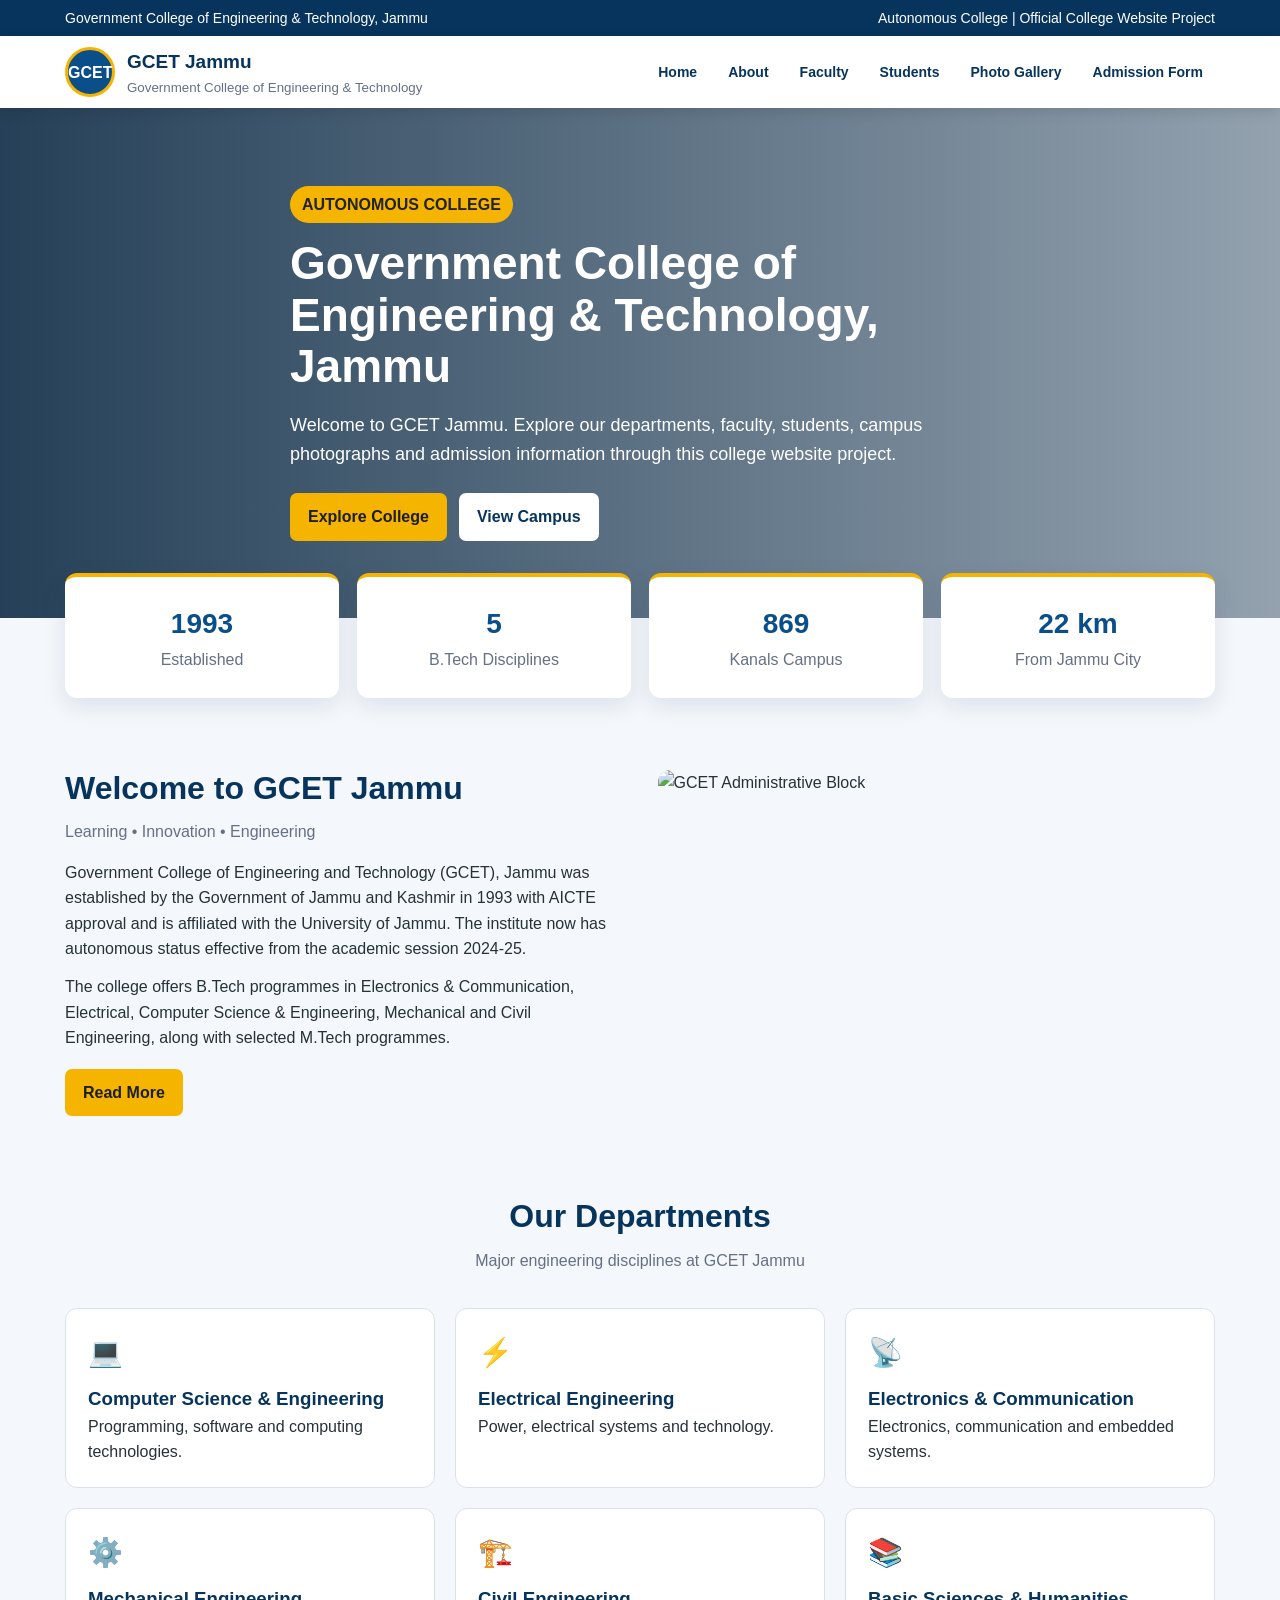
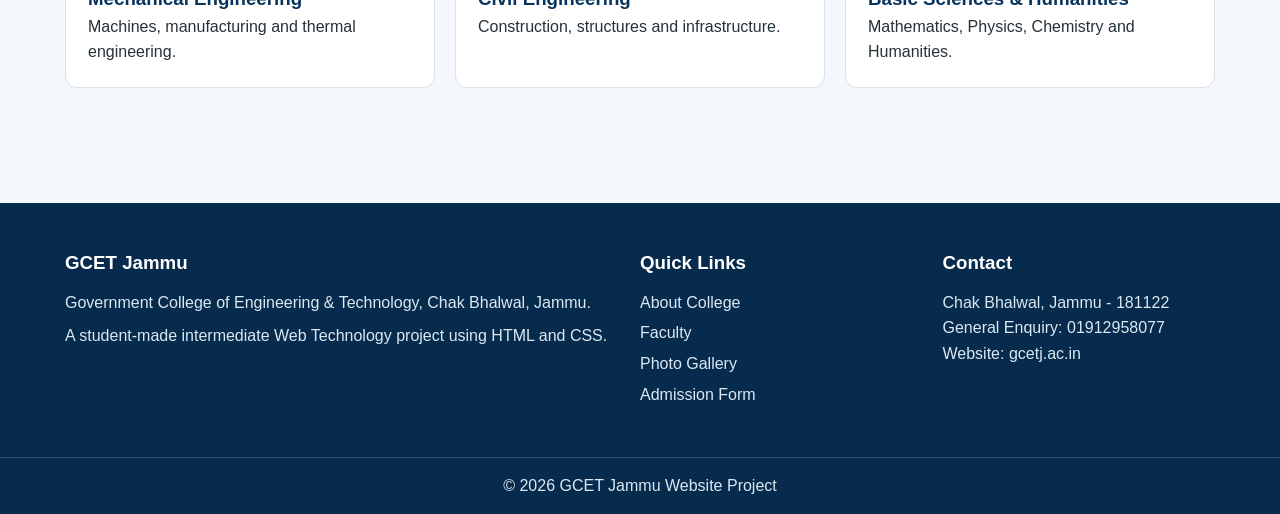
==== index.html @ 452f0018 "Add files via upload" ====
<!DOCTYPE html><html lang="en"><head><meta charset="UTF-8"><meta name="viewport" content="width=device-width, initial-scale=1.0"><title>Home - GCET Jammu</title><link rel="stylesheet" href="style.css"></head><body><div class="topbar"><div class="container"><span>Government College of Engineering & Technology, Jammu</span><span>Autonomous College | Official College Website Project</span></div></div><nav class="navbar"><div class="container nav-inner"><a class="brand" href="index.html"><div class="logo">GCET</div><div><h2>GCET Jammu</h2><small>Government College of Engineering & Technology</small></div></a><input type="checkbox" id="menu-toggle" class="menu-toggle"><label for="menu-toggle" class="menu-btn">☰</label><div class="nav-links"><a href="index.html" class="nav-home">Home</a><a href="about.html">About</a><a href="faculty.html">Faculty</a><a href="students.html">Students</a><a href="gallery.html">Photo Gallery</a><a href="admission.html">Admission Form</a></div></div></nav><section class="hero"><div class="container hero-content"><span class="badge">AUTONOMOUS COLLEGE</span><h1>Government College of Engineering & Technology, Jammu</h1><p>Welcome to GCET Jammu. Explore our departments, faculty, students, campus photographs and admission information through this college website project.</p><div class="btns"><a class="btn" href="about.html">Explore College</a><a class="btn secondary" href="gallery.html">View Campus</a></div></div></section><main><div class="container stats"><div class="stat"><h3>1993</h3><p>Established</p></div><div class="stat"><h3>5</h3><p>B.Tech Disciplines</p></div><div class="stat"><h3>869</h3><p>Kanals Campus</p></div><div class="stat"><h3>22 km</h3><p>From Jammu City</p></div></div><section class="section"><div class="container two-col"><div><div class="section-title" style="text-align:left;margin-bottom:15px"><h2>Welcome to GCET Jammu</h2><p>Learning • Innovation • Engineering</p></div><p>Government College of Engineering and Technology (GCET), Jammu was established by the Government of Jammu and Kashmir in 1993 with AICTE approval and is affiliated with the University of Jammu. The institute now has autonomous status effective from the academic session 2024-25.</p><p style="margin-top:12px">The college offers B.Tech programmes in Electronics & Communication, Electrical, Computer Science & Engineering, Mechanical and Civil Engineering, along with selected M.Tech programmes.</p><a class="btn" style="margin-top:18px" href="about.html">Read More</a></div><img class="college-img" src="https://gcetj.ac.in/photos/college-building/adm.jpg" alt="GCET Administrative Block"></div></section><section class="section" style="padding-top:10px"><div class="container"><div class="section-title"><h2>Our Departments</h2><p>Major engineering disciplines at GCET Jammu</p></div><div class="grid-3"><div class="department"><span>💻</span><h3>Computer Science & Engineering</h3><p>Programming, software and computing technologies.</p></div><div class="department"><span>⚡</span><h3>Electrical Engineering</h3><p>Power, electrical systems and technology.</p></div><div class="department"><span>📡</span><h3>Electronics & Communication</h3><p>Electronics, communication and embedded systems.</p></div><div class="department"><span>⚙️</span><h3>Mechanical Engineering</h3><p>Machines, manufacturing and thermal engineering.</p></div><div class="department"><span>🏗️</span><h3>Civil Engineering</h3><p>Construction, structures and infrastructure.</p></div><div class="department"><span>📚</span><h3>Basic Sciences & Humanities</h3><p>Mathematics, Physics, Chemistry and Humanities.</p></div></div></div></section></main><footer><div class="container footer-main"><div><h3>GCET Jammu</h3><p>Government College of Engineering & Technology, Chak Bhalwal, Jammu.</p><p style="margin-top:8px">A student-made intermediate Web Technology project using HTML and CSS.</p></div><div><h3>Quick Links</h3><a href="about.html">About College</a><a href="faculty.html">Faculty</a><a href="gallery.html">Photo Gallery</a><a href="admission.html">Admission Form</a></div><div><h3>Contact</h3><p>Chak Bhalwal, Jammu - 181122</p><p>General Enquiry: 01912958077</p><p>Website: gcetj.ac.in</p></div></div><div class="copyright">© 2026 GCET Jammu Website Project</div></footer></body></html>
---- style.css ----
:root{--blue:#0b4f8a;--dark:#07345d;--gold:#f4b400;--bg:#f4f7fb;--white:#fff;--text:#263238;--muted:#667085;--border:#d9e2ec;--shadow:0 8px 24px rgba(7,52,93,.10)}
*{box-sizing:border-box;margin:0;padding:0}
html{scroll-behavior:smooth}
body{font-family:Arial,Helvetica,sans-serif;background:var(--bg);color:var(--text);line-height:1.6}
a{text-decoration:none;color:inherit}.container{width:90%;max-width:1150px;margin:auto}
.topbar{background:var(--dark);color:#fff;font-size:14px;padding:7px 0}.topbar .container{display:flex;justify-content:space-between;gap:15px;flex-wrap:wrap}
.navbar{position:sticky;top:0;z-index:20;background:var(--white);box-shadow:0 3px 14px rgba(0,0,0,.12)}.nav-inner{min-height:72px;display:flex;align-items:center;justify-content:space-between;gap:25px}.brand{display:flex;align-items:center;gap:12px}.logo{width:50px;height:50px;border-radius:50%;background:var(--blue);color:#fff;display:grid;place-items:center;font-weight:bold;border:3px solid var(--gold)}.brand h2{font-size:19px;color:var(--dark)}.brand small{display:block;color:var(--muted)}
.menu-toggle{display:none}.nav-links{display:flex;gap:7px;align-items:center;flex-wrap:wrap}.nav-links a{padding:10px 12px;border-radius:7px;color:var(--dark);font-weight:bold;font-size:14px}.nav-links a:hover,.nav-links a.active{background:var(--blue);color:#fff}.menu-btn{display:none;border:0;background:var(--blue);color:#fff;padding:9px 12px;border-radius:6px;font-size:20px;cursor:pointer}
.hero{min-height:510px;background:linear-gradient(90deg,rgba(3,34,61,.86),rgba(3,34,61,.40)),url('https://gcetj.ac.in/photos/college-building/adm.jpg') center/cover;display:flex;align-items:center;color:#fff}.hero-content{max-width:700px;padding:70px 0}.badge{display:inline-block;background:var(--gold);color:#222;padding:6px 12px;border-radius:20px;font-weight:bold;margin-bottom:15px}.hero h1{font-size:46px;line-height:1.12;margin-bottom:18px}.hero p{font-size:18px;max-width:650px}.btns{display:flex;gap:12px;flex-wrap:wrap;margin-top:25px}.btn{display:inline-block;padding:11px 18px;border-radius:7px;background:var(--gold);color:#1d1d1d;font-weight:bold}.btn.secondary{background:#fff;color:var(--dark)}.btn:hover{transform:translateY(-2px)}
.section{padding:65px 0}.section-title{text-align:center;margin-bottom:35px}.section-title h2{font-size:32px;color:var(--dark)}.section-title p{color:var(--muted);margin-top:5px}.two-col{display:grid;grid-template-columns:1fr 1fr;gap:35px;align-items:center}.card{background:#fff;border:1px solid var(--border);border-radius:14px;padding:25px;box-shadow:var(--shadow)}.card h3{color:var(--dark);margin-bottom:10px}.college-img{width:100%;height:340px;object-fit:cover;border-radius:12px}
.stats{display:grid;grid-template-columns:repeat(4,1fr);gap:18px;margin-top:-45px;position:relative;z-index:2}.stat{background:#fff;border-radius:12px;padding:25px;text-align:center;box-shadow:var(--shadow);border-top:4px solid var(--gold)}.stat h3{font-size:28px;color:var(--blue)}.stat p{color:var(--muted)}
.grid-3{display:grid;grid-template-columns:repeat(3,1fr);gap:20px}.department{padding:22px;border-radius:12px;background:#fff;border:1px solid var(--border);transition:.25s}.department:hover,.faculty-card:hover,.gallery-card:hover{transform:translateY(-5px);box-shadow:var(--shadow)}.department span{font-size:28px}.department h3{margin-top:8px;color:var(--dark)}
.faculty-grid{display:grid;grid-template-columns:repeat(3,1fr);gap:22px}.faculty-card{background:#fff;border:1px solid var(--border);border-radius:14px;padding:22px;text-align:center;transition:.25s}.faculty-photo{width:110px;height:110px;border-radius:50%;object-fit:cover;border:4px solid #e7eef6;margin-bottom:12px}.initial-photo{width:110px;height:110px;border-radius:50%;display:grid;place-items:center;margin:0 auto 12px;background:var(--blue);color:#fff;font-size:30px;font-weight:bold;border:4px solid #e7eef6}.faculty-card h3{font-size:18px;color:var(--dark)}.faculty-card p{color:var(--muted);font-size:14px}
.gallery{display:grid;grid-template-columns:repeat(3,1fr);gap:18px}.gallery-card{background:#fff;border-radius:12px;overflow:hidden;border:1px solid var(--border);transition:.25s}.gallery-card img{width:100%;height:230px;object-fit:cover;display:block}.gallery-card div{padding:12px;font-weight:bold;color:var(--dark)}
.table-wrap{overflow-x:auto;background:#fff;border-radius:12px;box-shadow:var(--shadow)}table{width:100%;border-collapse:collapse;min-width:650px}th,td{padding:13px 15px;border-bottom:1px solid var(--border);text-align:left}th{background:var(--blue);color:#fff}tr:hover td{background:#f6f9fc}.search{width:100%;padding:12px 14px;border:1px solid var(--border);border-radius:8px;margin-bottom:15px;font-size:16px}
.form-box{max-width:850px;margin:auto;background:#fff;padding:30px;border-radius:14px;box-shadow:var(--shadow)}.form-grid{display:grid;grid-template-columns:1fr 1fr;gap:18px}.field label{display:block;font-weight:bold;margin-bottom:6px;color:var(--dark)}.field input,.field select,.field textarea{width:100%;padding:11px;border:1px solid #cbd5e1;border-radius:7px;font:inherit}.field textarea{min-height:110px;resize:vertical}.full{grid-column:1/-1}.check-row{display:flex;gap:15px;flex-wrap:wrap}.check-row label{font-weight:normal}.form-actions{display:flex;gap:10px;margin-top:20px}.notice{padding:12px 15px;background:#eef7ff;border-left:4px solid var(--blue);border-radius:6px;margin-bottom:20px}
.page-head{background:linear-gradient(90deg,var(--dark),var(--blue));color:#fff;padding:55px 0}.page-head h1{font-size:38px}.page-head p{opacity:.9}.list{padding-left:20px}.list li{margin:8px 0}.contact-grid{display:grid;grid-template-columns:repeat(3,1fr);gap:18px}.contact-card{background:#fff;padding:22px;border-radius:12px;border:1px solid var(--border)}.contact-card h3{color:var(--dark)}
footer{background:#062b4d;color:#dce8f2;margin-top:50px}.footer-main{padding:45px 0;display:grid;grid-template-columns:2fr 1fr 1fr;gap:30px}.footer-main h3{color:#fff;margin-bottom:12px}.footer-main a{display:block;margin:5px 0;color:#dce8f2}.copyright{text-align:center;border-top:1px solid rgba(255,255,255,.15);padding:15px}
@media(max-width:900px){.nav-inner{align-items:center;position:relative}.menu-btn{display:block}.nav-links{display:none;position:absolute;top:72px;left:0;right:0;background:#fff;padding:15px;box-shadow:0 5px 15px rgba(0,0,0,.12);flex-direction:column;align-items:stretch}.menu-toggle:checked ~ .nav-links{display:flex}.nav-links a{text-align:center}.hero h1{font-size:38px}.stats{grid-template-columns:repeat(2,1fr)}.grid-3,.faculty-grid,.gallery{grid-template-columns:repeat(2,1fr)}.two-col{grid-template-columns:1fr}.footer-main{grid-template-columns:1fr 1fr}}
@media(max-width:600px){.topbar .container{justify-content:center}.brand h2{font-size:16px}.brand small{font-size:11px}.hero{min-height:500px}.hero h1{font-size:31px}.hero p{font-size:16px}.section{padding:45px 0}.section-title h2{font-size:27px}.stats,.grid-3,.faculty-grid,.gallery,.contact-grid{grid-template-columns:1fr}.form-grid{grid-template-columns:1fr}.full{grid-column:auto}.footer-main{grid-template-columns:1fr}.page-head h1{font-size:30px}.college-img{height:250px}}
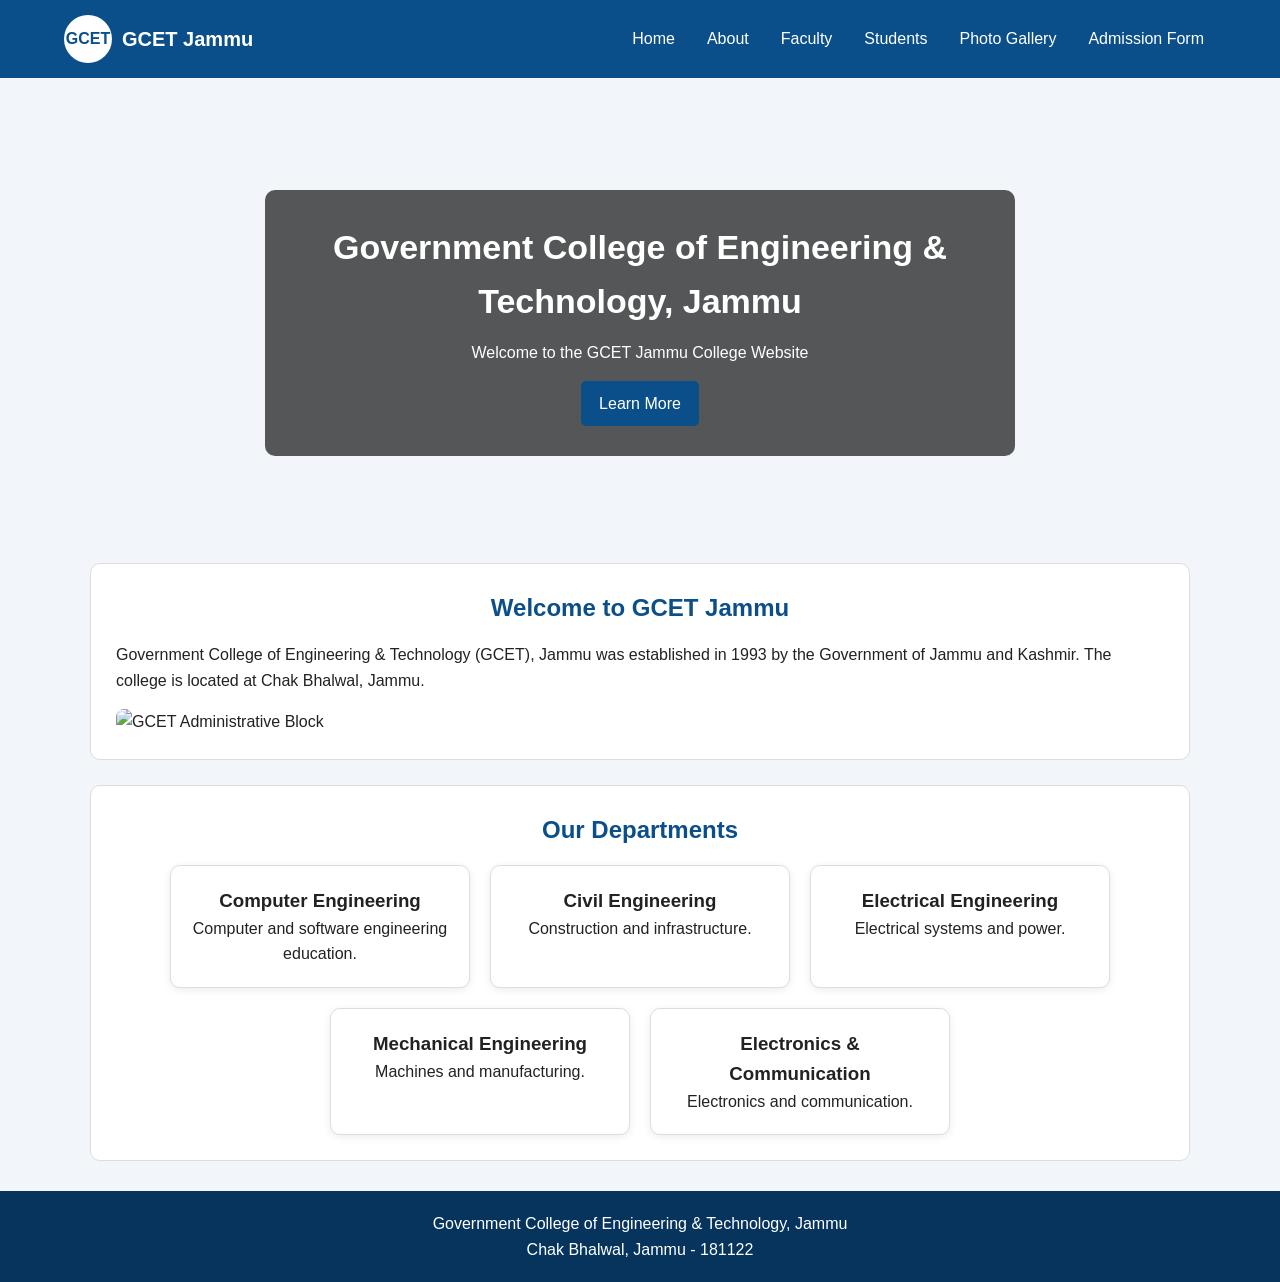
==== commit d2940080: "Add files via upload" ====
--- a/index.html
+++ b/index.html
@@ -1 +1,136 @@
-<!DOCTYPE html><html lang="en"><head><meta charset="UTF-8"><meta name="viewport" content="width=device-width, initial-scale=1.0"><title>Home - GCET Jammu</title><link rel="stylesheet" href="style.css"></head><body><div class="topbar"><div class="container"><span>Government College of Engineering & Technology, Jammu</span><span>Autonomous College | Official College Website Project</span></div></div><nav class="navbar"><div class="container nav-inner"><a class="brand" href="index.html"><div class="logo">GCET</div><div><h2>GCET Jammu</h2><small>Government College of Engineering & Technology</small></div></a><input type="checkbox" id="menu-toggle" class="menu-toggle"><label for="menu-toggle" class="menu-btn">☰</label><div class="nav-links"><a href="index.html" class="nav-home">Home</a><a href="about.html">About</a><a href="faculty.html">Faculty</a><a href="students.html">Students</a><a href="gallery.html">Photo Gallery</a><a href="admission.html">Admission Form</a></div></div></nav><section class="hero"><div class="container hero-content"><span class="badge">AUTONOMOUS COLLEGE</span><h1>Government College of Engineering & Technology, Jammu</h1><p>Welcome to GCET Jammu. Explore our departments, faculty, students, campus photographs and admission information through this college website project.</p><div class="btns"><a class="btn" href="about.html">Explore College</a><a class="btn secondary" href="gallery.html">View Campus</a></div></div></section><main><div class="container stats"><div class="stat"><h3>1993</h3><p>Established</p></div><div class="stat"><h3>5</h3><p>B.Tech Disciplines</p></div><div class="stat"><h3>869</h3><p>Kanals Campus</p></div><div class="stat"><h3>22 km</h3><p>From Jammu City</p></div></div><section class="section"><div class="container two-col"><div><div class="section-title" style="text-align:left;margin-bottom:15px"><h2>Welcome to GCET Jammu</h2><p>Learning • Innovation • Engineering</p></div><p>Government College of Engineering and Technology (GCET), Jammu was established by the Government of Jammu and Kashmir in 1993 with AICTE approval and is affiliated with the University of Jammu. The institute now has autonomous status effective from the academic session 2024-25.</p><p style="margin-top:12px">The college offers B.Tech programmes in Electronics & Communication, Electrical, Computer Science & Engineering, Mechanical and Civil Engineering, along with selected M.Tech programmes.</p><a class="btn" style="margin-top:18px" href="about.html">Read More</a></div><img class="college-img" src="https://gcetj.ac.in/photos/college-building/adm.jpg" alt="GCET Administrative Block"></div></section><section class="section" style="padding-top:10px"><div class="container"><div class="section-title"><h2>Our Departments</h2><p>Major engineering disciplines at GCET Jammu</p></div><div class="grid-3"><div class="department"><span>💻</span><h3>Computer Science & Engineering</h3><p>Programming, software and computing technologies.</p></div><div class="department"><span>⚡</span><h3>Electrical Engineering</h3><p>Power, electrical systems and technology.</p></div><div class="department"><span>📡</span><h3>Electronics & Communication</h3><p>Electronics, communication and embedded systems.</p></div><div class="department"><span>⚙️</span><h3>Mechanical Engineering</h3><p>Machines, manufacturing and thermal engineering.</p></div><div class="department"><span>🏗️</span><h3>Civil Engineering</h3><p>Construction, structures and infrastructure.</p></div><div class="department"><span>📚</span><h3>Basic Sciences & Humanities</h3><p>Mathematics, Physics, Chemistry and Humanities.</p></div></div></div></section></main><footer><div class="container footer-main"><div><h3>GCET Jammu</h3><p>Government College of Engineering & Technology, Chak Bhalwal, Jammu.</p><p style="margin-top:8px">A student-made intermediate Web Technology project using HTML and CSS.</p></div><div><h3>Quick Links</h3><a href="about.html">About College</a><a href="faculty.html">Faculty</a><a href="gallery.html">Photo Gallery</a><a href="admission.html">Admission Form</a></div><div><h3>Contact</h3><p>Chak Bhalwal, Jammu - 181122</p><p>General Enquiry: 01912958077</p><p>Website: gcetj.ac.in</p></div></div><div class="copyright">© 2026 GCET Jammu Website Project</div></footer></body></html>+<!DOCTYPE html>
+<html lang="en">
+ <head>
+  <meta charset="utf-8"/>
+  <meta content="width=device-width, initial-scale=1.0" name="viewport"/>
+  <title>
+   Home - GCET Jammu
+  </title>
+  <link href="style.css" rel="stylesheet"/>
+ </head>
+ <body>
+  <header>
+   <div class="navbar">
+    <div class="logo">
+     <div class="logo-circle">
+      GCET
+     </div>
+     <h2>
+      GCET Jammu
+     </h2>
+    </div>
+    <ul class="nav-links">
+     <li>
+      <a href="index.html">
+       Home
+      </a>
+     </li>
+     <li>
+      <a href="about.html">
+       About
+      </a>
+     </li>
+     <li>
+      <a href="faculty.html">
+       Faculty
+      </a>
+     </li>
+     <li>
+      <a href="students.html">
+       Students
+      </a>
+     </li>
+     <li>
+      <a href="gallery.html">
+       Photo Gallery
+      </a>
+     </li>
+     <li>
+      <a href="admission.html">
+       Admission Form
+      </a>
+     </li>
+    </ul>
+   </div>
+  </header>
+  <main class="container">
+   <section class="hero">
+    <div class="hero-box">
+     <h1>
+      Government College of Engineering &amp; Technology, Jammu
+     </h1>
+     <p>
+      Welcome to the GCET Jammu College Website
+     </p>
+     <a class="btn" href="about.html">
+      Learn More
+     </a>
+    </div>
+   </section>
+   <section class="section">
+    <h2>
+     Welcome to GCET Jammu
+    </h2>
+    <p>
+     Government College of Engineering &amp; Technology (GCET), Jammu was established in 1993 by the Government of Jammu and Kashmir. The college is located at Chak Bhalwal, Jammu.
+    </p>
+    <img alt="GCET Administrative Block" class="info-image" src="https://gcetj.ac.in/photos/college-building/adm.jpg"/>
+   </section>
+   <section class="section">
+    <h2>
+     Our Departments
+    </h2>
+    <div class="card-flex">
+     <div class="card">
+      <h3>
+       Computer Engineering
+      </h3>
+      <p>
+       Computer and software engineering education.
+      </p>
+     </div>
+     <div class="card">
+      <h3>
+       Civil Engineering
+      </h3>
+      <p>
+       Construction and infrastructure.
+      </p>
+     </div>
+     <div class="card">
+      <h3>
+       Electrical Engineering
+      </h3>
+      <p>
+       Electrical systems and power.
+      </p>
+     </div>
+     <div class="card">
+      <h3>
+       Mechanical Engineering
+      </h3>
+      <p>
+       Machines and manufacturing.
+      </p>
+     </div>
+     <div class="card">
+      <h3>
+       Electronics &amp; Communication
+      </h3>
+      <p>
+       Electronics and communication.
+      </p>
+     </div>
+    </div>
+   </section>
+  </main>
+  <footer>
+   <p>
+    Government College of Engineering &amp; Technology, Jammu
+   </p>
+   <p>
+    Chak Bhalwal, Jammu - 181122
+   </p>
+  </footer>
+ </body>
+</html>
--- a/style.css
+++ b/style.css
@@ -1,20 +1,282 @@
-:root{--blue:#0b4f8a;--dark:#07345d;--gold:#f4b400;--bg:#f4f7fb;--white:#fff;--text:#263238;--muted:#667085;--border:#d9e2ec;--shadow:0 8px 24px rgba(7,52,93,.10)}
-*{box-sizing:border-box;margin:0;padding:0}
-html{scroll-behavior:smooth}
-body{font-family:Arial,Helvetica,sans-serif;background:var(--bg);color:var(--text);line-height:1.6}
-a{text-decoration:none;color:inherit}.container{width:90%;max-width:1150px;margin:auto}
-.topbar{background:var(--dark);color:#fff;font-size:14px;padding:7px 0}.topbar .container{display:flex;justify-content:space-between;gap:15px;flex-wrap:wrap}
-.navbar{position:sticky;top:0;z-index:20;background:var(--white);box-shadow:0 3px 14px rgba(0,0,0,.12)}.nav-inner{min-height:72px;display:flex;align-items:center;justify-content:space-between;gap:25px}.brand{display:flex;align-items:center;gap:12px}.logo{width:50px;height:50px;border-radius:50%;background:var(--blue);color:#fff;display:grid;place-items:center;font-weight:bold;border:3px solid var(--gold)}.brand h2{font-size:19px;color:var(--dark)}.brand small{display:block;color:var(--muted)}
-.menu-toggle{display:none}.nav-links{display:flex;gap:7px;align-items:center;flex-wrap:wrap}.nav-links a{padding:10px 12px;border-radius:7px;color:var(--dark);font-weight:bold;font-size:14px}.nav-links a:hover,.nav-links a.active{background:var(--blue);color:#fff}.menu-btn{display:none;border:0;background:var(--blue);color:#fff;padding:9px 12px;border-radius:6px;font-size:20px;cursor:pointer}
-.hero{min-height:510px;background:linear-gradient(90deg,rgba(3,34,61,.86),rgba(3,34,61,.40)),url('https://gcetj.ac.in/photos/college-building/adm.jpg') center/cover;display:flex;align-items:center;color:#fff}.hero-content{max-width:700px;padding:70px 0}.badge{display:inline-block;background:var(--gold);color:#222;padding:6px 12px;border-radius:20px;font-weight:bold;margin-bottom:15px}.hero h1{font-size:46px;line-height:1.12;margin-bottom:18px}.hero p{font-size:18px;max-width:650px}.btns{display:flex;gap:12px;flex-wrap:wrap;margin-top:25px}.btn{display:inline-block;padding:11px 18px;border-radius:7px;background:var(--gold);color:#1d1d1d;font-weight:bold}.btn.secondary{background:#fff;color:var(--dark)}.btn:hover{transform:translateY(-2px)}
-.section{padding:65px 0}.section-title{text-align:center;margin-bottom:35px}.section-title h2{font-size:32px;color:var(--dark)}.section-title p{color:var(--muted);margin-top:5px}.two-col{display:grid;grid-template-columns:1fr 1fr;gap:35px;align-items:center}.card{background:#fff;border:1px solid var(--border);border-radius:14px;padding:25px;box-shadow:var(--shadow)}.card h3{color:var(--dark);margin-bottom:10px}.college-img{width:100%;height:340px;object-fit:cover;border-radius:12px}
-.stats{display:grid;grid-template-columns:repeat(4,1fr);gap:18px;margin-top:-45px;position:relative;z-index:2}.stat{background:#fff;border-radius:12px;padding:25px;text-align:center;box-shadow:var(--shadow);border-top:4px solid var(--gold)}.stat h3{font-size:28px;color:var(--blue)}.stat p{color:var(--muted)}
-.grid-3{display:grid;grid-template-columns:repeat(3,1fr);gap:20px}.department{padding:22px;border-radius:12px;background:#fff;border:1px solid var(--border);transition:.25s}.department:hover,.faculty-card:hover,.gallery-card:hover{transform:translateY(-5px);box-shadow:var(--shadow)}.department span{font-size:28px}.department h3{margin-top:8px;color:var(--dark)}
-.faculty-grid{display:grid;grid-template-columns:repeat(3,1fr);gap:22px}.faculty-card{background:#fff;border:1px solid var(--border);border-radius:14px;padding:22px;text-align:center;transition:.25s}.faculty-photo{width:110px;height:110px;border-radius:50%;object-fit:cover;border:4px solid #e7eef6;margin-bottom:12px}.initial-photo{width:110px;height:110px;border-radius:50%;display:grid;place-items:center;margin:0 auto 12px;background:var(--blue);color:#fff;font-size:30px;font-weight:bold;border:4px solid #e7eef6}.faculty-card h3{font-size:18px;color:var(--dark)}.faculty-card p{color:var(--muted);font-size:14px}
-.gallery{display:grid;grid-template-columns:repeat(3,1fr);gap:18px}.gallery-card{background:#fff;border-radius:12px;overflow:hidden;border:1px solid var(--border);transition:.25s}.gallery-card img{width:100%;height:230px;object-fit:cover;display:block}.gallery-card div{padding:12px;font-weight:bold;color:var(--dark)}
-.table-wrap{overflow-x:auto;background:#fff;border-radius:12px;box-shadow:var(--shadow)}table{width:100%;border-collapse:collapse;min-width:650px}th,td{padding:13px 15px;border-bottom:1px solid var(--border);text-align:left}th{background:var(--blue);color:#fff}tr:hover td{background:#f6f9fc}.search{width:100%;padding:12px 14px;border:1px solid var(--border);border-radius:8px;margin-bottom:15px;font-size:16px}
-.form-box{max-width:850px;margin:auto;background:#fff;padding:30px;border-radius:14px;box-shadow:var(--shadow)}.form-grid{display:grid;grid-template-columns:1fr 1fr;gap:18px}.field label{display:block;font-weight:bold;margin-bottom:6px;color:var(--dark)}.field input,.field select,.field textarea{width:100%;padding:11px;border:1px solid #cbd5e1;border-radius:7px;font:inherit}.field textarea{min-height:110px;resize:vertical}.full{grid-column:1/-1}.check-row{display:flex;gap:15px;flex-wrap:wrap}.check-row label{font-weight:normal}.form-actions{display:flex;gap:10px;margin-top:20px}.notice{padding:12px 15px;background:#eef7ff;border-left:4px solid var(--blue);border-radius:6px;margin-bottom:20px}
-.page-head{background:linear-gradient(90deg,var(--dark),var(--blue));color:#fff;padding:55px 0}.page-head h1{font-size:38px}.page-head p{opacity:.9}.list{padding-left:20px}.list li{margin:8px 0}.contact-grid{display:grid;grid-template-columns:repeat(3,1fr);gap:18px}.contact-card{background:#fff;padding:22px;border-radius:12px;border:1px solid var(--border)}.contact-card h3{color:var(--dark)}
-footer{background:#062b4d;color:#dce8f2;margin-top:50px}.footer-main{padding:45px 0;display:grid;grid-template-columns:2fr 1fr 1fr;gap:30px}.footer-main h3{color:#fff;margin-bottom:12px}.footer-main a{display:block;margin:5px 0;color:#dce8f2}.copyright{text-align:center;border-top:1px solid rgba(255,255,255,.15);padding:15px}
-@media(max-width:900px){.nav-inner{align-items:center;position:relative}.menu-btn{display:block}.nav-links{display:none;position:absolute;top:72px;left:0;right:0;background:#fff;padding:15px;box-shadow:0 5px 15px rgba(0,0,0,.12);flex-direction:column;align-items:stretch}.menu-toggle:checked ~ .nav-links{display:flex}.nav-links a{text-align:center}.hero h1{font-size:38px}.stats{grid-template-columns:repeat(2,1fr)}.grid-3,.faculty-grid,.gallery{grid-template-columns:repeat(2,1fr)}.two-col{grid-template-columns:1fr}.footer-main{grid-template-columns:1fr 1fr}}
-@media(max-width:600px){.topbar .container{justify-content:center}.brand h2{font-size:16px}.brand small{font-size:11px}.hero{min-height:500px}.hero h1{font-size:31px}.hero p{font-size:16px}.section{padding:45px 0}.section-title h2{font-size:27px}.stats,.grid-3,.faculty-grid,.gallery,.contact-grid{grid-template-columns:1fr}.form-grid{grid-template-columns:1fr}.full{grid-column:auto}.footer-main{grid-template-columns:1fr}.page-head h1{font-size:30px}.college-img{height:250px}}
+:root {
+    --blue:#0b4f8a;
+    --dark:#07345d;
+    --light:#f2f6fb;
+    --white:#fff;
+    --text:#222
+}
+* {
+    box-sizing:border-box;
+    margin:0;
+    padding:0
+}
+body {
+    font-family:Arial,sans-serif;
+    background:var(--light);
+    color:var(--text);
+    line-height:1.6
+}
+header {
+    background:var(--blue);
+    color:white;
+    padding:15px 5%
+}
+.navbar {
+    display:flex;
+    justify-content:space-between;
+    align-items:center;
+    gap:20px;
+    flex-wrap:wrap
+}
+.logo {
+    display:flex;
+    align-items:center;
+    gap:10px
+}
+.logo-circle {
+    width:48px;
+    height:48px;
+    border-radius:50%;
+    background:white;
+    color:var(--blue);
+    display:flex;
+    align-items:center;
+    justify-content:center;
+    font-weight:bold
+}
+.logo h2 {
+    font-size:20px
+}
+.nav-links {
+    display:flex;
+    gap:8px;
+    list-style:none;
+    flex-wrap:wrap
+}
+.nav-links a {
+    color:white;
+    text-decoration:none;
+    padding:8px 12px;
+    border-radius:5px
+}
+.nav-links a:hover {
+    background:white;
+    color:var(--blue)
+}
+.container {
+    width:90%;
+    max-width:1100px;
+    margin:30px auto
+}
+.hero {
+    min-height:430px;
+    background:url("https://gcetj.ac.in/photos/college-building/adm.jpg") center/cover;
+    display:flex;
+    align-items:center;
+    justify-content:center;
+    text-align:center;
+    border-radius:10px;
+    padding:30px
+}
+.hero-box {
+    background:rgba(0,0,0,.65);
+    color:white;
+    padding:30px;
+    border-radius:10px;
+    max-width:750px
+}
+.hero h1 {
+    font-size:34px;
+    margin-bottom:12px
+}
+.btn {
+    display:inline-block;
+    background:var(--blue);
+    color:white;
+    text-decoration:none;
+    padding:10px 18px;
+    margin-top:15px;
+    border-radius:5px;
+    border:0;
+    cursor:pointer
+}
+.btn:hover {
+    background:var(--dark)
+}
+.section {
+    background:white;
+    margin:25px 0;
+    padding:25px;
+    border:1px solid #ddd;
+    border-radius:10px
+}
+.section h2 {
+    color:var(--blue);
+    text-align:center;
+    margin-bottom:15px
+}
+.info-image {
+    width:100%;
+    max-height:350px;
+    object-fit:cover;
+    border-radius:8px;
+    margin-top:15px
+}
+.card-flex {
+    display:flex;
+    justify-content:center;
+    gap:20px;
+    flex-wrap:wrap
+}
+.card {
+    background:white;
+    border:1px solid #ddd;
+    border-radius:10px;
+    padding:20px;
+    width:300px;
+    text-align:center;
+    box-shadow:0 2px 8px rgba(0,0,0,.08)
+}
+.card:hover {
+    transform:translateY(-4px);
+    transition:.2s
+}
+.faculty-photo {
+    width:120px;
+    height:120px;
+    border-radius:50%;
+    object-fit:cover;
+    border:4px solid #e3edf7;
+    margin-bottom:10px
+}
+.gallery {
+    display:grid;
+    grid-template-columns:repeat(3,1fr);
+    gap:18px
+}
+.gallery-item {
+    background:white;
+    padding:10px;
+    border-radius:8px;
+    box-shadow:0 2px 8px rgba(0,0,0,.1)
+}
+.gallery img {
+    width:100%;
+    height:210px;
+    object-fit:cover;
+    border-radius:6px
+}
+.gallery p {
+    text-align:center;
+    padding:8px 0;
+    font-weight:bold
+}
+table {
+    width:100%;
+    border-collapse:collapse;
+    background:white
+}
+th,td {
+    border:1px solid #ccc;
+    padding:10px;
+    text-align:center
+}
+th {
+    background:var(--blue);
+    color:white
+}
+tr:nth-child(even) {
+    background:#f4f7fa
+}
+.form-box {
+    max-width:700px;
+    margin:auto
+}
+.form-group {
+    margin-bottom:15px
+}
+label {
+    display:block;
+    font-weight:bold;
+    margin-bottom:5px
+}
+input,select,textarea {
+    width:100%;
+    padding:10px;
+    border:1px solid #bbb;
+    border-radius:5px;
+    font-size:15px
+}
+textarea {
+    height:100px
+}
+.radio-group {
+    display:flex;
+    gap:15px;
+    flex-wrap:wrap
+}
+.radio-group label {
+    font-weight:normal
+}
+.radio-group input {
+    width:auto
+}
+footer {
+    background:var(--dark);
+    color:white;
+    text-align:center;
+    padding:20px;
+    margin-top:30px
+}
+@media(max-width:800px) {
+    .navbar {
+        justify-content:center
+    }
+    .logo {
+        width:100%;
+        justify-content:center
+    }
+    .nav-links {
+        justify-content:center
+    }
+    .gallery {
+        grid-template-columns:repeat(2,1fr)
+    }
+    .hero h1 {
+        font-size:28px
+    }
+}
+@media(max-width:550px) {
+    .container {
+        width:94%
+    }
+    .nav-links {
+        gap:2px
+    }
+    .nav-links a {
+        padding:7px 8px;
+        font-size:14px
+    }
+    .hero {
+        min-height:350px;
+        padding:15px
+    }
+    .hero-box {
+        padding:20px
+    }
+    .hero h1 {
+        font-size:24px
+    }
+    .gallery {
+        grid-template-columns:1fr
+    }
+    .card {
+        width:100%
+    }
+    table {
+        font-size:13px
+    }
+    th,td {
+        padding:7px 4px
+    }
+}
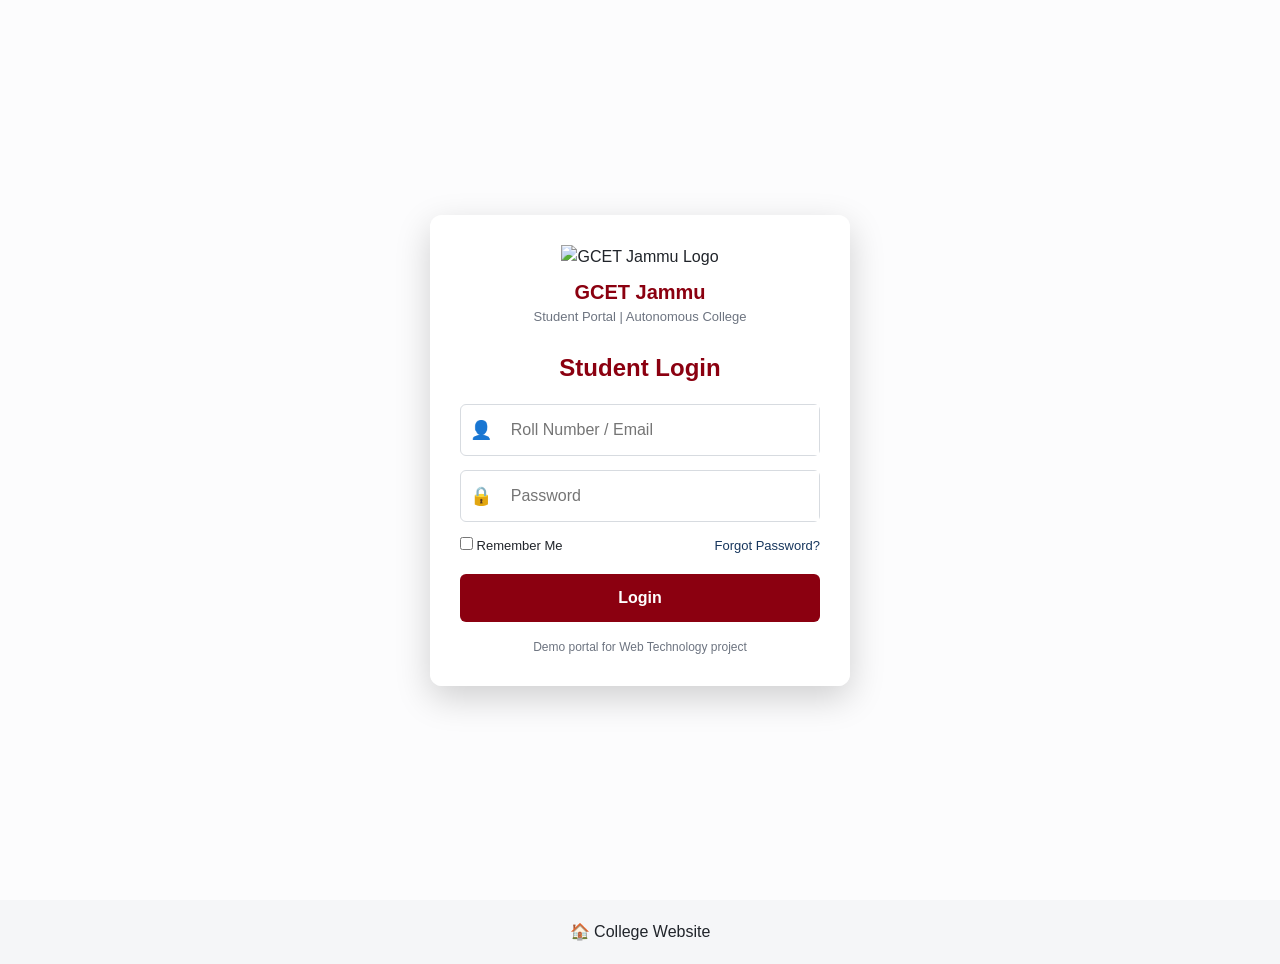
==== commit 507a43e4: "Add files via upload" ====
--- a/index.html
+++ b/index.html
@@ -1,136 +1,39 @@
 <!DOCTYPE html>
 <html lang="en">
- <head>
-  <meta charset="utf-8"/>
-  <meta content="width=device-width, initial-scale=1.0" name="viewport"/>
-  <title>
-   Home - GCET Jammu
-  </title>
-  <link href="style.css" rel="stylesheet"/>
- </head>
- <body>
-  <header>
-   <div class="navbar">
-    <div class="logo">
-     <div class="logo-circle">
-      GCET
-     </div>
-     <h2>
-      GCET Jammu
-     </h2>
-    </div>
-    <ul class="nav-links">
-     <li>
-      <a href="index.html">
-       Home
-      </a>
-     </li>
-     <li>
-      <a href="about.html">
-       About
-      </a>
-     </li>
-     <li>
-      <a href="faculty.html">
-       Faculty
-      </a>
-     </li>
-     <li>
-      <a href="students.html">
-       Students
-      </a>
-     </li>
-     <li>
-      <a href="gallery.html">
-       Photo Gallery
-      </a>
-     </li>
-     <li>
-      <a href="admission.html">
-       Admission Form
-      </a>
-     </li>
-    </ul>
-   </div>
-  </header>
-  <main class="container">
-   <section class="hero">
-    <div class="hero-box">
-     <h1>
-      Government College of Engineering &amp; Technology, Jammu
-     </h1>
-     <p>
-      Welcome to the GCET Jammu College Website
-     </p>
-     <a class="btn" href="about.html">
-      Learn More
-     </a>
-    </div>
-   </section>
-   <section class="section">
-    <h2>
-     Welcome to GCET Jammu
-    </h2>
-    <p>
-     Government College of Engineering &amp; Technology (GCET), Jammu was established in 1993 by the Government of Jammu and Kashmir. The college is located at Chak Bhalwal, Jammu.
-    </p>
-    <img alt="GCET Administrative Block" class="info-image" src="https://gcetj.ac.in/photos/college-building/adm.jpg"/>
-   </section>
-   <section class="section">
-    <h2>
-     Our Departments
-    </h2>
-    <div class="card-flex">
-     <div class="card">
-      <h3>
-       Computer Engineering
-      </h3>
-      <p>
-       Computer and software engineering education.
-      </p>
-     </div>
-     <div class="card">
-      <h3>
-       Civil Engineering
-      </h3>
-      <p>
-       Construction and infrastructure.
-      </p>
-     </div>
-     <div class="card">
-      <h3>
-       Electrical Engineering
-      </h3>
-      <p>
-       Electrical systems and power.
-      </p>
-     </div>
-     <div class="card">
-      <h3>
-       Mechanical Engineering
-      </h3>
-      <p>
-       Machines and manufacturing.
-      </p>
-     </div>
-     <div class="card">
-      <h3>
-       Electronics &amp; Communication
-      </h3>
-      <p>
-       Electronics and communication.
-      </p>
-     </div>
-    </div>
-   </section>
-  </main>
-  <footer>
-   <p>
-    Government College of Engineering &amp; Technology, Jammu
-   </p>
-   <p>
-    Chak Bhalwal, Jammu - 181122
-   </p>
-  </footer>
- </body>
+<head>
+    <meta charset="UTF-8">
+    <meta name="viewport" content="width=device-width, initial-scale=1.0">
+    <title>GCET Jammu - Student Login</title>
+    <link rel="stylesheet" href="style.css">
+</head>
+<body>
+    <main class="login-page">
+        <div class="login-box">
+            <a href="../index.html"><img class="login-logo" src="https://gcetj.ac.in/logo.jpg" alt="GCET Jammu Logo"></a>
+            <h1>GCET Jammu</h1>
+            <p class="subtitle">Student Portal | Autonomous College</p>
+
+            <h2>Student Login</h2>
+            <form action="dashboard.html">
+                <div class="input-group">
+                    <span class="input-icon">👤</span>
+                    <input type="text" placeholder="Roll Number / Email" required>
+                </div>
+                <div class="input-group">
+                    <span class="input-icon">🔒</span>
+                    <input type="password" placeholder="Password" required>
+                </div>
+
+                <div class="login-options">
+                    <label><input type="checkbox"> Remember Me</label>
+                    <a href="#">Forgot Password?</a>
+                </div>
+
+                <button class="primary-btn" type="submit">Login</button>
+            </form>
+            <p class="login-note">Demo portal for Web Technology project</p>
+        </div>
+    </main>
+<p style="text-align:center;margin:20px;"><a href="../index.html">🏠 College Website</a></p>
+</body>
 </html>
--- a/style.css
+++ b/style.css
@@ -1,282 +1,720 @@
 :root {
-    --blue:#0b4f8a;
-    --dark:#07345d;
-    --light:#f2f6fb;
-    --white:#fff;
-    --text:#222
-}
+    --maroon: #8b0010;
+    --dark-maroon: #65000b;
+    --light-maroon: #fcebed;
+    --blue: #17365d;
+    --light-blue: #eef4fb;
+    --green: #eaf7ee;
+    --yellow: #fff7df;
+    --text: #20242a;
+    --muted: #6d7480;
+    --white: #ffffff;
+    --border: #e3e6ea;
+    --shadow: 0 4px 16px rgba(0, 0, 0, 0.08);
+}
+
 * {
-    box-sizing:border-box;
-    margin:0;
-    padding:0
-}
+    box-sizing: border-box;
+    margin: 0;
+    padding: 0;
+}
+
 body {
-    font-family:Arial,sans-serif;
-    background:var(--light);
-    color:var(--text);
-    line-height:1.6
-}
-header {
-    background:var(--blue);
-    color:white;
-    padding:15px 5%
-}
-.navbar {
-    display:flex;
-    justify-content:space-between;
-    align-items:center;
-    gap:20px;
-    flex-wrap:wrap
-}
-.logo {
-    display:flex;
-    align-items:center;
-    gap:10px
-}
-.logo-circle {
-    width:48px;
-    height:48px;
-    border-radius:50%;
-    background:white;
-    color:var(--blue);
-    display:flex;
-    align-items:center;
-    justify-content:center;
-    font-weight:bold
-}
-.logo h2 {
-    font-size:20px
-}
-.nav-links {
-    display:flex;
-    gap:8px;
-    list-style:none;
-    flex-wrap:wrap
-}
-.nav-links a {
-    color:white;
-    text-decoration:none;
-    padding:8px 12px;
-    border-radius:5px
-}
-.nav-links a:hover {
-    background:white;
-    color:var(--blue)
-}
-.container {
-    width:90%;
-    max-width:1100px;
-    margin:30px auto
-}
-.hero {
-    min-height:430px;
-    background:url("https://gcetj.ac.in/photos/college-building/adm.jpg") center/cover;
-    display:flex;
-    align-items:center;
-    justify-content:center;
-    text-align:center;
-    border-radius:10px;
-    padding:30px
-}
-.hero-box {
-    background:rgba(0,0,0,.65);
-    color:white;
-    padding:30px;
-    border-radius:10px;
-    max-width:750px
-}
-.hero h1 {
-    font-size:34px;
-    margin-bottom:12px
-}
-.btn {
-    display:inline-block;
-    background:var(--blue);
-    color:white;
-    text-decoration:none;
-    padding:10px 18px;
-    margin-top:15px;
-    border-radius:5px;
-    border:0;
-    cursor:pointer
-}
-.btn:hover {
-    background:var(--dark)
-}
-.section {
-    background:white;
-    margin:25px 0;
-    padding:25px;
-    border:1px solid #ddd;
-    border-radius:10px
-}
-.section h2 {
-    color:var(--blue);
-    text-align:center;
-    margin-bottom:15px
-}
-.info-image {
-    width:100%;
-    max-height:350px;
-    object-fit:cover;
-    border-radius:8px;
-    margin-top:15px
-}
-.card-flex {
-    display:flex;
-    justify-content:center;
-    gap:20px;
-    flex-wrap:wrap
-}
-.card {
-    background:white;
-    border:1px solid #ddd;
-    border-radius:10px;
-    padding:20px;
-    width:300px;
-    text-align:center;
-    box-shadow:0 2px 8px rgba(0,0,0,.08)
-}
-.card:hover {
-    transform:translateY(-4px);
-    transition:.2s
-}
-.faculty-photo {
-    width:120px;
-    height:120px;
-    border-radius:50%;
-    object-fit:cover;
-    border:4px solid #e3edf7;
-    margin-bottom:10px
-}
-.gallery {
-    display:grid;
-    grid-template-columns:repeat(3,1fr);
-    gap:18px
-}
-.gallery-item {
-    background:white;
-    padding:10px;
-    border-radius:8px;
-    box-shadow:0 2px 8px rgba(0,0,0,.1)
-}
-.gallery img {
-    width:100%;
-    height:210px;
-    object-fit:cover;
-    border-radius:6px
-}
-.gallery p {
-    text-align:center;
-    padding:8px 0;
-    font-weight:bold
-}
-table {
-    width:100%;
-    border-collapse:collapse;
-    background:white
-}
-th,td {
-    border:1px solid #ccc;
-    padding:10px;
-    text-align:center
-}
-th {
-    background:var(--blue);
-    color:white
-}
-tr:nth-child(even) {
-    background:#f4f7fa
-}
-.form-box {
-    max-width:700px;
-    margin:auto
-}
+    font-family: Arial, Helvetica, sans-serif;
+    background: #f5f6f8;
+    color: var(--text);
+    line-height: 1.5;
+}
+
+a {
+    color: inherit;
+    text-decoration: none;
+}
+
+button,
+input,
+select {
+    font: inherit;
+}
+
+/* LOGIN PAGE */
+.login-page {
+    min-height: 100vh;
+    display: flex;
+    align-items: center;
+    justify-content: center;
+    padding: 30px 15px;
+    background: linear-gradient(rgba(255, 255, 255, .72), rgba(255, 255, 255, .72)),
+        url("https://gcetj.ac.in/photos/college-building/adm.jpg") center/cover fixed;
+}
+
+.login-box {
+    width: 420px;
+    max-width: 100%;
+    background: rgba(255, 255, 255, .97);
+    border-radius: 12px;
+    padding: 30px;
+    box-shadow: 0 12px 35px rgba(0, 0, 0, .18);
+    text-align: center;
+}
+
+.login-logo {
+    width: 80px;
+    height: 80px;
+    object-fit: contain;
+    margin-bottom: 8px;
+}
+
+.login-box h1 {
+    font-size: 20px;
+    color: var(--maroon);
+}
+
+.login-box .subtitle {
+    color: var(--muted);
+    font-size: 13px;
+    margin-bottom: 24px;
+}
+
+.login-box h2 {
+    color: var(--maroon);
+    margin-bottom: 18px;
+}
+
+.input-group {
+    display: flex;
+    align-items: center;
+    border: 1px solid #d7dbe0;
+    border-radius: 6px;
+    margin-bottom: 14px;
+    background: white;
+}
+
+.input-icon {
+    width: 45px;
+    text-align: center;
+    color: var(--maroon);
+    font-size: 18px;
+}
+
+.input-group input {
+    width: 100%;
+    border: 0;
+    outline: 0;
+    padding: 13px 10px;
+}
+
+.login-options {
+    display: flex;
+    justify-content: space-between;
+    align-items: center;
+    font-size: 13px;
+    margin: 5px 0 18px;
+}
+
+.login-options a {
+    color: var(--blue);
+}
+
+.primary-btn {
+    display: inline-block;
+    width: 100%;
+    border: 0;
+    background: var(--maroon);
+    color: white;
+    padding: 12px;
+    border-radius: 6px;
+    cursor: pointer;
+    font-weight: bold;
+}
+
+.primary-btn:hover {
+    background: var(--dark-maroon);
+}
+
+.login-note {
+    margin-top: 16px;
+    font-size: 12px;
+    color: var(--muted);
+}
+
+/* PORTAL HEADER */
+.portal {
+    min-height: 100vh;
+}
+
+.topbar {
+    height: 70px;
+    background: var(--maroon);
+    color: white;
+    display: flex;
+    align-items: center;
+    justify-content: space-between;
+    padding: 0 24px;
+    position: sticky;
+    top: 0;
+    z-index: 20;
+}
+
+.brand {
+    display: flex;
+    align-items: center;
+    gap: 10px;
+}
+
+.brand img {
+    width: 48px;
+    height: 48px;
+    object-fit: contain;
+    background: white;
+    border-radius: 50%;
+    padding: 2px;
+}
+
+.brand h1 {
+    font-size: 17px;
+}
+
+.brand p {
+    font-size: 11px;
+    opacity: .9;
+}
+
+.top-right {
+    display: flex;
+    align-items: center;
+    gap: 18px;
+}
+
+.notification {
+    font-size: 20px;
+}
+
+.student-mini {
+    display: flex;
+    align-items: center;
+    gap: 9px;
+}
+
+.avatar {
+    width: 40px;
+    height: 40px;
+    border-radius: 50%;
+    background: #e7eef6;
+    color: var(--maroon);
+    display: flex;
+    align-items: center;
+    justify-content: center;
+    font-weight: bold;
+    border: 2px solid white;
+}
+
+.student-mini strong {
+    display: block;
+    font-size: 13px;
+}
+
+.student-mini small {
+    font-size: 11px;
+}
+
+.layout {
+    display: flex;
+    min-height: calc(100vh - 70px);
+}
+
+.sidebar {
+    width: 235px;
+    flex-shrink: 0;
+    background: white;
+    border-right: 1px solid var(--border);
+    padding: 18px 10px;
+}
+
+.sidebar-title {
+    color: var(--muted);
+    font-size: 11px;
+    padding: 0 12px 10px;
+    text-transform: uppercase;
+}
+
+.sidebar a {
+    display: flex;
+    align-items: center;
+    gap: 12px;
+    padding: 11px 13px;
+    border-radius: 6px;
+    margin-bottom: 4px;
+    font-size: 13px;
+}
+
+.sidebar a:hover,
+.sidebar a.active {
+    background: var(--light-maroon);
+    color: var(--maroon);
+    font-weight: bold;
+}
+
+.content {
+    flex: 1;
+    padding: 28px;
+    overflow: hidden;
+}
+
+.page-title {
+    margin-bottom: 22px;
+}
+
+.page-title h2 {
+    font-size: 25px;
+    color: var(--blue);
+}
+
+.page-title p {
+    color: var(--muted);
+    font-size: 13px;
+}
+
+/* DASHBOARD */
+.welcome {
+    background: white;
+    border: 1px solid var(--border);
+    border-radius: 9px;
+    padding: 20px;
+    margin-bottom: 18px;
+    box-shadow: var(--shadow);
+}
+
+.welcome h2 {
+    color: var(--blue);
+}
+
+.welcome p {
+    color: var(--muted);
+    font-size: 13px;
+}
+
+.stats {
+    display: grid;
+    grid-template-columns: repeat(4, 1fr);
+    gap: 15px;
+    margin-bottom: 20px;
+}
+
+.stat-card {
+    background: white;
+    border: 1px solid var(--border);
+    border-radius: 9px;
+    padding: 18px;
+    box-shadow: var(--shadow);
+}
+
+.stat-card .stat-icon {
+    font-size: 22px;
+}
+
+.stat-card h3 {
+    font-size: 25px;
+    margin-top: 6px;
+}
+
+.stat-card p {
+    font-size: 12px;
+    color: var(--muted);
+}
+
+.stat-card.red {
+    background: #fff2f3;
+}
+
+.stat-card.blue {
+    background: #eef5ff;
+}
+
+.stat-card.yellow {
+    background: var(--yellow);
+}
+
+.stat-card.green {
+    background: var(--green);
+}
+
+.two-column {
+    display: grid;
+    grid-template-columns: 1.2fr 1fr;
+    gap: 18px;
+}
+
+.panel {
+    background: white;
+    border: 1px solid var(--border);
+    border-radius: 9px;
+    padding: 20px;
+    box-shadow: var(--shadow);
+    margin-bottom: 18px;
+}
+
+.panel h3 {
+    color: var(--blue);
+    margin-bottom: 15px;
+    font-size: 17px;
+}
+
+.info-list div {
+    display: flex;
+    justify-content: space-between;
+    gap: 15px;
+    border-bottom: 1px solid #f0f0f0;
+    padding: 9px 0;
+    font-size: 13px;
+}
+
+.info-list div:last-child {
+    border-bottom: 0;
+}
+
+.info-list span:first-child {
+    font-weight: bold;
+}
+
+.notice-list {
+    list-style: none;
+}
+
+.notice-list li {
+    padding: 11px 0 11px 18px;
+    border-bottom: 1px solid #eee;
+    font-size: 13px;
+    position: relative;
+}
+
+.notice-list li::before {
+    content: "";
+    position: absolute;
+    left: 2px;
+    top: 18px;
+    width: 7px;
+    height: 7px;
+    border-radius: 50%;
+    background: var(--maroon);
+}
+
+.notice-list small {
+    display: block;
+    color: var(--muted);
+    margin-top: 2px;
+}
+
+/* PROFILE */
+.profile-grid {
+    display: grid;
+    grid-template-columns: 270px 1fr;
+    gap: 18px;
+}
+
+.profile-card {
+    text-align: center;
+}
+
+.big-avatar {
+    width: 145px;
+    height: 145px;
+    border-radius: 50%;
+    background: #e7eef6;
+    color: var(--maroon);
+    display: flex;
+    align-items: center;
+    justify-content: center;
+    font-size: 45px;
+    font-weight: bold;
+    margin: 0 auto 15px;
+    border: 5px solid #f2f2f2;
+}
+
+.profile-card h3 {
+    margin-bottom: 2px;
+}
+
+.profile-card p {
+    color: var(--muted);
+    font-size: 13px;
+}
+
+.detail-table {
+    width: 100%;
+    border-collapse: collapse;
+}
+
+.detail-table th,
+.detail-table td {
+    border: 1px solid var(--border);
+    padding: 11px;
+    text-align: left;
+    font-size: 13px;
+}
+
+.detail-table th {
+    width: 35%;
+    background: #f8f9fb;
+}
+
+/* TABLES */
+.table-wrap {
+    overflow-x: auto;
+}
+
+.data-table {
+    width: 100%;
+    border-collapse: collapse;
+    min-width: 720px;
+}
+
+.data-table th,
+.data-table td {
+    padding: 12px 10px;
+    border: 1px solid var(--border);
+    font-size: 13px;
+    text-align: center;
+}
+
+.data-table th {
+    background: var(--maroon);
+    color: white;
+}
+
+.data-table tr:nth-child(even) {
+    background: #fafafa;
+}
+
+.data-table tr:hover {
+    background: var(--light-maroon);
+}
+
+.badge {
+    display: inline-block;
+    padding: 4px 9px;
+    border-radius: 15px;
+    font-size: 11px;
+    font-weight: bold;
+}
+
+.badge.pass {
+    color: #176b34;
+    background: #dff4e5;
+}
+
+.badge.fail {
+    color: #9c1d2a;
+    background: #fde0e3;
+}
+
+/* RESULTS */
+.result-card {
+    display: flex;
+    justify-content: space-between;
+    align-items: center;
+    background: white;
+    border: 1px solid var(--border);
+    border-radius: 9px;
+    padding: 16px 20px;
+    margin-bottom: 12px;
+}
+
+.result-card h3 {
+    color: var(--blue);
+}
+
+.result-card p {
+    color: var(--muted);
+    font-size: 13px;
+}
+
+.cgpa-table {
+    width: 100%;
+    border-collapse: collapse;
+}
+
+.cgpa-table th,
+.cgpa-table td {
+    border: 1px solid var(--border);
+    padding: 12px;
+    text-align: left;
+    font-size: 13px;
+}
+
+.cgpa-table th {
+    background: #f5f7fa;
+}
+
+/* NOTICES + SETTINGS */
+.notice-box {
+    border-left: 4px solid var(--maroon);
+    background: white;
+    padding: 17px 20px;
+    margin-bottom: 12px;
+    border-radius: 6px;
+    box-shadow: var(--shadow);
+}
+
+.notice-box h3 {
+    font-size: 15px;
+    color: var(--blue);
+}
+
+.notice-box p {
+    font-size: 13px;
+    color: var(--muted);
+}
+
+.settings-form {
+    max-width: 650px;
+}
+
 .form-group {
-    margin-bottom:15px
-}
-label {
-    display:block;
-    font-weight:bold;
-    margin-bottom:5px
-}
-input,select,textarea {
-    width:100%;
-    padding:10px;
-    border:1px solid #bbb;
-    border-radius:5px;
-    font-size:15px
-}
-textarea {
-    height:100px
-}
-.radio-group {
-    display:flex;
-    gap:15px;
-    flex-wrap:wrap
-}
-.radio-group label {
-    font-weight:normal
-}
-.radio-group input {
-    width:auto
-}
-footer {
-    background:var(--dark);
-    color:white;
-    text-align:center;
-    padding:20px;
-    margin-top:30px
-}
-@media(max-width:800px) {
-    .navbar {
-        justify-content:center
-    }
-    .logo {
-        width:100%;
-        justify-content:center
-    }
-    .nav-links {
-        justify-content:center
-    }
-    .gallery {
-        grid-template-columns:repeat(2,1fr)
-    }
-    .hero h1 {
-        font-size:28px
-    }
-}
-@media(max-width:550px) {
-    .container {
-        width:94%
-    }
-    .nav-links {
-        gap:2px
-    }
-    .nav-links a {
-        padding:7px 8px;
-        font-size:14px
-    }
-    .hero {
-        min-height:350px;
-        padding:15px
-    }
-    .hero-box {
-        padding:20px
-    }
-    .hero h1 {
-        font-size:24px
-    }
-    .gallery {
-        grid-template-columns:1fr
-    }
-    .card {
-        width:100%
-    }
-    table {
-        font-size:13px
-    }
-    th,td {
-        padding:7px 4px
-    }
-}
+    margin-bottom: 16px;
+}
+
+.form-group label {
+    display: block;
+    font-size: 13px;
+    font-weight: bold;
+    margin-bottom: 6px;
+}
+
+.form-group input,
+.form-group select {
+    width: 100%;
+    border: 1px solid #d6dae0;
+    border-radius: 5px;
+    padding: 11px;
+    outline: none;
+}
+
+.form-group input:focus,
+.form-group select:focus {
+    border-color: var(--maroon);
+}
+
+.small-btn {
+    border: 0;
+    background: var(--maroon);
+    color: white;
+    padding: 10px 18px;
+    border-radius: 5px;
+    cursor: pointer;
+}
+
+.small-btn:hover {
+    background: var(--dark-maroon);
+}
+
+.footer {
+    text-align: center;
+    color: var(--muted);
+    font-size: 11px;
+    padding: 20px;
+}
+
+/* RESPONSIVE */
+@media (max-width: 1000px) {
+    .stats {
+        grid-template-columns: repeat(2, 1fr);
+    }
+
+    .two-column,
+    .profile-grid {
+        grid-template-columns: 1fr;
+    }
+}
+
+@media (max-width: 760px) {
+    .topbar {
+        padding: 0 12px;
+    }
+
+    .brand h1 {
+        font-size: 14px;
+    }
+
+    .brand p,
+    .student-mini div {
+        display: none;
+    }
+
+    .layout {
+        display: block;
+    }
+
+    .sidebar {
+        width: 100%;
+        display: flex;
+        overflow-x: auto;
+        padding: 8px;
+        border-right: 0;
+        border-bottom: 1px solid var(--border);
+    }
+
+    .sidebar-title {
+        display: none;
+    }
+
+    .sidebar a {
+        white-space: nowrap;
+        margin: 0 3px;
+    }
+
+    .content {
+        padding: 18px 12px;
+    }
+}
+
+@media (max-width: 520px) {
+    .stats {
+        grid-template-columns: 1fr;
+    }
+
+    .content {
+        padding: 15px 10px;
+    }
+
+    .page-title h2 {
+        font-size: 21px;
+    }
+
+    .login-box {
+        padding: 22px 18px;
+    }
+
+    .topbar {
+        height: 62px;
+    }
+
+    .brand img {
+        width: 40px;
+        height: 40px;
+    }
+
+    .notification {
+        display: none;
+    }
+
+    .result-card {
+        display: block;
+    }
+
+    .result-card .badge {
+        margin-top: 8px;
+    }
+}
+
+/* Clickable GCET logo - returns to the project's college home page */
+.brand {
+    text-decoration: none;
+    color: inherit;
+}
+
+
+/* Clickable GCET logo returns to the project home page */
+.brand, .brand-logo { text-decoration: none; color: inherit; }
+.brand { cursor: pointer; }
+.brand-logo { display: inline-block; }
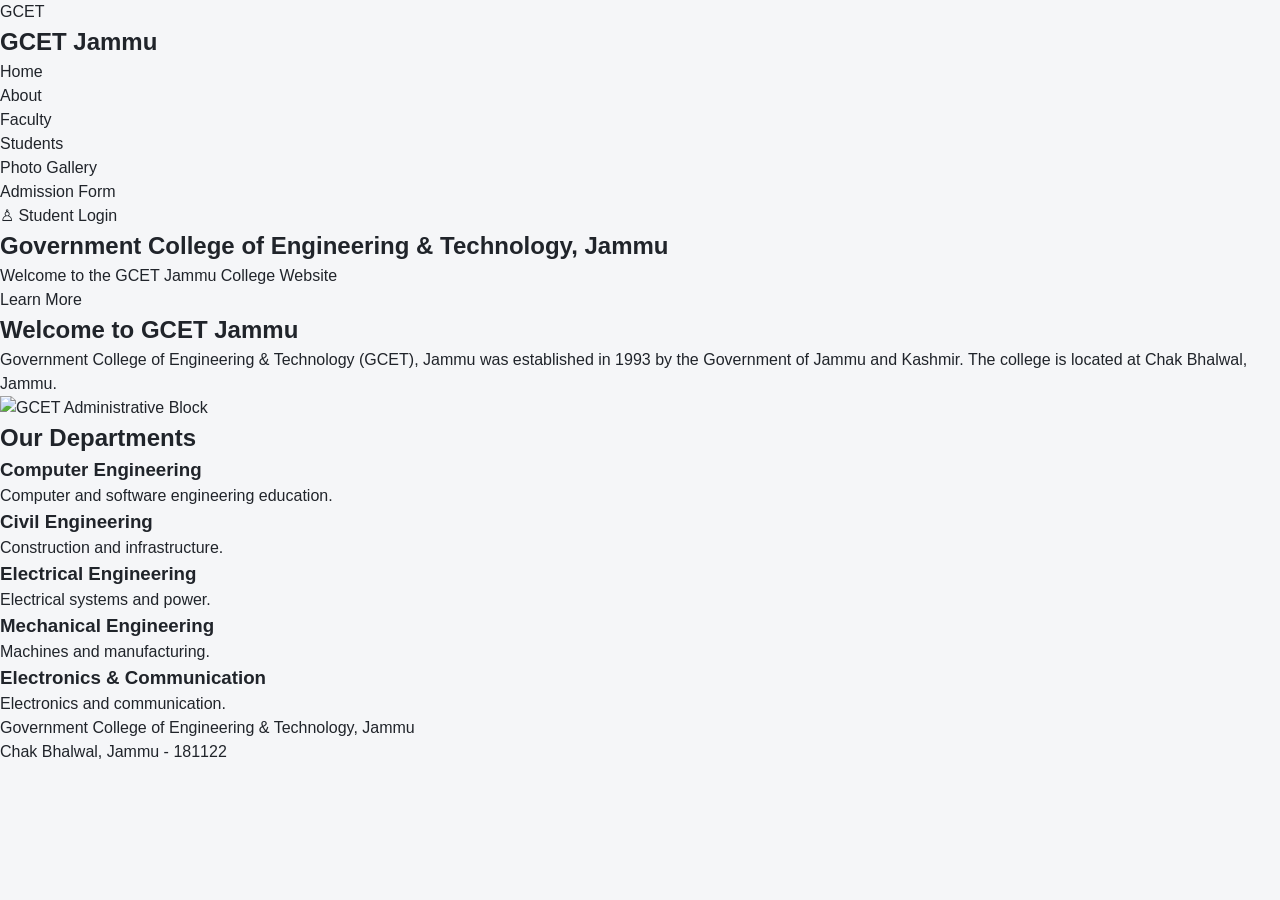
==== commit 7d21636b: "Add files via upload" ====
--- a/index.html
+++ b/index.html
@@ -1,39 +1,141 @@
 <!DOCTYPE html>
 <html lang="en">
-<head>
-    <meta charset="UTF-8">
-    <meta name="viewport" content="width=device-width, initial-scale=1.0">
-    <title>GCET Jammu - Student Login</title>
-    <link rel="stylesheet" href="style.css">
-</head>
-<body>
-    <main class="login-page">
-        <div class="login-box">
-            <a href="../index.html"><img class="login-logo" src="https://gcetj.ac.in/logo.jpg" alt="GCET Jammu Logo"></a>
-            <h1>GCET Jammu</h1>
-            <p class="subtitle">Student Portal | Autonomous College</p>
-
-            <h2>Student Login</h2>
-            <form action="dashboard.html">
-                <div class="input-group">
-                    <span class="input-icon">👤</span>
-                    <input type="text" placeholder="Roll Number / Email" required>
-                </div>
-                <div class="input-group">
-                    <span class="input-icon">🔒</span>
-                    <input type="password" placeholder="Password" required>
-                </div>
-
-                <div class="login-options">
-                    <label><input type="checkbox"> Remember Me</label>
-                    <a href="#">Forgot Password?</a>
-                </div>
-
-                <button class="primary-btn" type="submit">Login</button>
-            </form>
-            <p class="login-note">Demo portal for Web Technology project</p>
-        </div>
-    </main>
-<p style="text-align:center;margin:20px;"><a href="../index.html">🏠 College Website</a></p>
-</body>
+ <head>
+  <meta charset="utf-8"/>
+  <meta content="width=device-width, initial-scale=1.0" name="viewport"/>
+  <title>
+   Home - GCET Jammu
+  </title>
+  <link href="style.css" rel="stylesheet"/>
+ </head>
+ <body>
+  <header>
+   <div class="navbar">
+    <div class="logo">
+     <div class="logo-circle">
+      GCET
+     </div>
+     <h2>
+      GCET Jammu
+     </h2>
+    </div>
+    <ul class="nav-links">
+     <li>
+      <a href="index.html">
+       Home
+      </a>
+     </li>
+     <li>
+      <a href="about.html">
+       About
+      </a>
+     </li>
+     <li>
+      <a href="faculty.html">
+       Faculty
+      </a>
+     </li>
+     <li>
+      <a href="students.html">
+       Students
+      </a>
+     </li>
+     <li>
+      <a href="gallery.html">
+       Photo Gallery
+      </a>
+     </li>
+     <li>
+      <a href="admission.html">
+       Admission Form
+      </a>
+     </li>
+     <li>
+      <a href="student-portal/index.html" class="student-login">
+       <span class="login-icon">♙</span> Student Login
+      </a>
+     </li>
+    </ul>
+   </div>
+  </header>
+  <main class="container">
+   <section class="hero">
+    <div class="hero-box">
+     <h1>
+      Government College of Engineering &amp; Technology, Jammu
+     </h1>
+     <p>
+      Welcome to the GCET Jammu College Website
+     </p>
+     <a class="btn" href="about.html">
+      Learn More
+     </a>
+    </div>
+   </section>
+   <section class="section">
+    <h2>
+     Welcome to GCET Jammu
+    </h2>
+    <p>
+     Government College of Engineering &amp; Technology (GCET), Jammu was established in 1993 by the Government of Jammu and Kashmir. The college is located at Chak Bhalwal, Jammu.
+    </p>
+    <img alt="GCET Administrative Block" class="info-image" src="https://gcetj.ac.in/photos/college-building/adm.jpg"/>
+   </section>
+   <section class="section">
+    <h2>
+     Our Departments
+    </h2>
+    <div class="card-flex">
+     <div class="card">
+      <h3>
+       Computer Engineering
+      </h3>
+      <p>
+       Computer and software engineering education.
+      </p>
+     </div>
+     <div class="card">
+      <h3>
+       Civil Engineering
+      </h3>
+      <p>
+       Construction and infrastructure.
+      </p>
+     </div>
+     <div class="card">
+      <h3>
+       Electrical Engineering
+      </h3>
+      <p>
+       Electrical systems and power.
+      </p>
+     </div>
+     <div class="card">
+      <h3>
+       Mechanical Engineering
+      </h3>
+      <p>
+       Machines and manufacturing.
+      </p>
+     </div>
+     <div class="card">
+      <h3>
+       Electronics &amp; Communication
+      </h3>
+      <p>
+       Electronics and communication.
+      </p>
+     </div>
+    </div>
+   </section>
+  </main>
+  <footer>
+   <p>
+    Government College of Engineering &amp; Technology, Jammu
+   </p>
+   <p>
+    Chak Bhalwal, Jammu - 181122
+   </p>
+  </footer>
+ </body>
 </html>
